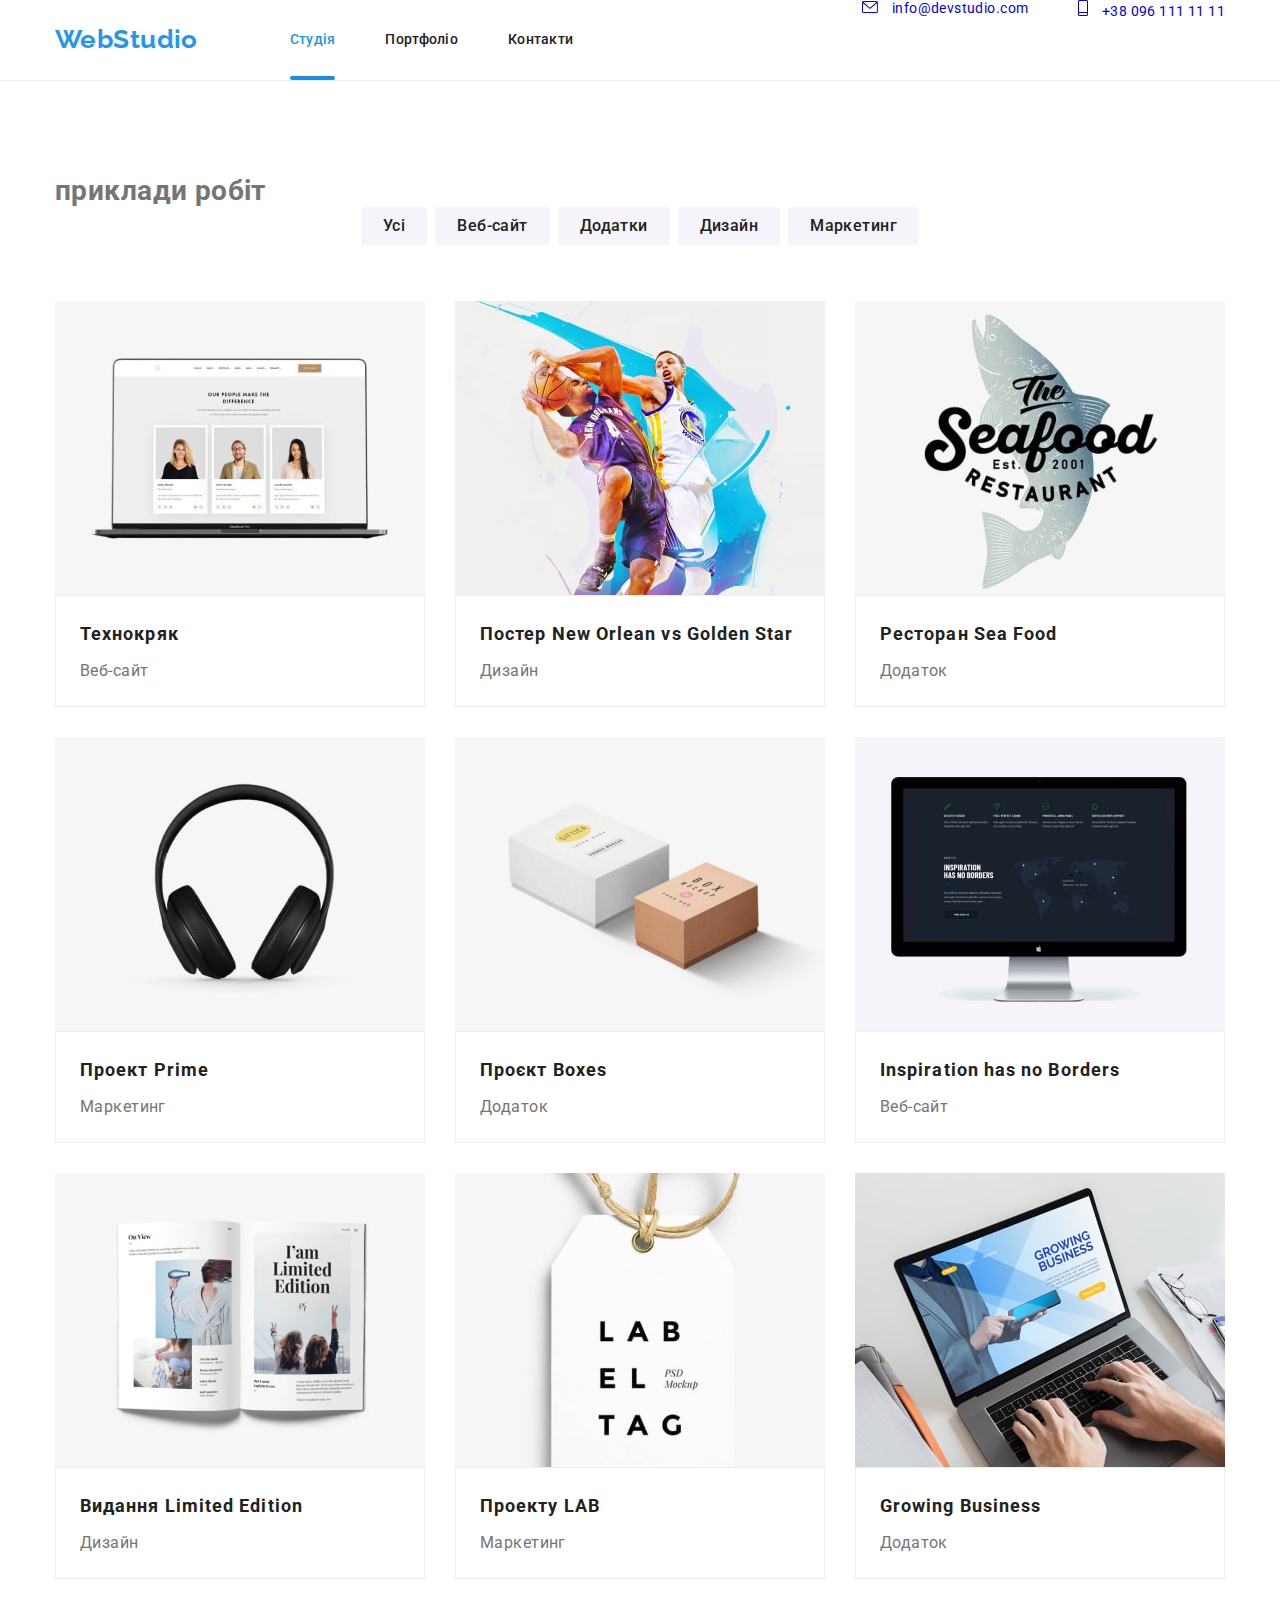
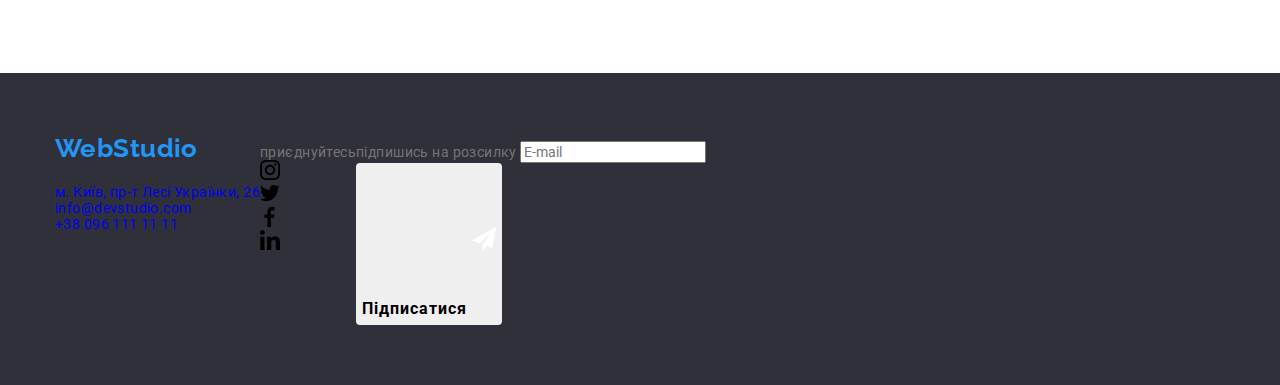
==== portfolio.html @ 8a1f1a22 "git commit git push" ====
<!DOCTYPE html>
<html lang="uk-UA">
  <head>
    <meta charset="UTF-8" />
    <meta http-equiv="X-UA-Compatible" content="IE=edge" />
    <meta name="viewport" content="width=device-width, initial-scale=1.0" />
    <title>Portfolio</title>
    <link rel="stylesheet" href="https://cdnjs.cloudflare.com/ajax/libs/modern-normalize/1.1.0/modern-normalize.min.css">
    <link rel="stylesheet" href="./style-css/style-css.css" />
    <link rel="preconnect" href="https://fonts.googleapis.com" />
    <link rel="preconnect" href="https://fonts.gstatic.com" crossorigin />
    <link
      href="https://fonts.googleapis.com/css2?family=Raleway:wght@700&family=Roboto:wght@400;500;700;900&display=swap"
      rel="stylesheet"
    />
  </head>
  <body>
   
    <header class="header">
      <div class="container header__container">
       <nav class="navigation">
       <a href="index.html" class="link logo">Web<span class="logo__text-black">Studio</a>

        <ul class="list navigation__list">
          <li class="navigation__item"><a href="index.html" class="link navigation__link current">Студія</a></li>
          <li class="navigation__item"><a href="./portfolio.html" class="link navigation__link">Портфоліо</a></li>
          <li class="navigation__item"> <a href="" class="link navigation__link">Контакти</a></li>
         </ul> </nav>
                
      <ul class="list contacts">
        <li class="contacts__item"><a href="mailto:info@devstudio.com" class="link contacts-link"> 
          <svg height="12" width="16" class="contacts__icon"> 
            <use href="./images/svg-img.svg#icon-mail"> </use>    
          </svg> info@devstudio.com</a></li>
        <li class="contacts__item"><a href="tel:+380961111111" class="link contacts-link"> 
          <svg height="16" width="10" class="contacts__icon"> 
          <use href="./images/svg-img.svg#icon-tel" > </use>
        </svg> +38 096 111 11 11</a></li>
      </ul>
      </div>
     </header>

    <main>
        <section class="portfolio-section section">
      <div class="container">
            <h1 class="visually-hidden">приклади робіт</h1>
       <ul class="list buttons-list">
          <li class="buttons-list-item">
            <button type="button" class="button portfolio-buttons">Усі</button>
          </li>
          <li class="buttons-list-item">
            <button type="button" class="button portfolio-buttons">Веб-сайт</button>
          </li>
          <li class="buttons-list-item">
            <button type="button" class="button portfolio-buttons">
              Додатки
            </button>
          </li>
          <li class="buttons-list-item">
            <button type="button" class="button portfolio-buttons">
              Дизайн
            </button>
          </li>
          <li class="buttons-list-item">
            <button type="button" class="button portfolio-buttons">
              Маркетинг
            </button>
          </li>
        </ul>

        <ul class="list img-list">
          <li class="img-list-item">
             <a href="" class="link project-link">
              <div class="portfolio-overlay">
            <img
                src="./images-portfolio/web-site-tech-kriak.jpg"
                alt="Лого проекту Технокряк - відкритий ноутбук з картинками"
                width="370"/>
               
              <p class="description-overlay">Ресурс пропонує комплексні пропозиції з різним рівнем функціоналу та сервісів. 
                Все це дозволить відвідувачу отримати вичерпні відомості про компанію чи приватну особу.</p>
            </div>
                <div class="project-description">
              <h2 class="project-title">Технокряк</h2>
            <p class="project-type">Веб-сайт</p>
            </div>    
             </a>
            </li>

          <li class="img-list-item">
            <a href="" class="link project-link">
              <div class="portfolio-overlay"> 
              <img
                src="./images-portfolio/desing-poster.jpg"
                alt="Постер New Orlean vs Golden Star"
                width="370"/> 
                <p class="description-overlay">Ресурс пропонує комплексні пропозиції з різним рівнем функціоналу та сервісів. 
                  Все це дозволить відвідувачу отримати вичерпні відомості про компанію чи приватну особу.</p>
                </div>
                  <div class="project-description">
                    <h2 class="project-title">Постер New Orlean vs Golden Star</h2>
            <p class="project-type">Дизайн</p>
            </div>
            </a>
             </li>

          <li class="img-list-item">
           <a href="" class="link project-link">
                <div class="portfolio-overlay"> 
              <img
                src="./images-portfolio/app-sea-food.jpg"
                alt="Лого ресторану Sea Food - риба"
                 width="370"/>
            <p class="description-overlay">Ресурс пропонує комплексні пропозиції з різним рівнем функціоналу та сервісів.
               Все це дозволить відвідувачу отримати вичерпні відомості про компанію чи приватну особу.</p>
            </div>
               <div class="project-description"> <h2 class="project-title">Ресторан Sea Food</h2>
            <p class="project-type">Додаток</p>
          </div>
          </a>
           </li>

           <li class="img-list-item">
            <a href="" class="link project-link">
               <div class="portfolio-overlay">
              <img
                src="./images-portfolio/marketing-prime.jpg"
                alt="Лого проекту Prime - навушники"
                 width="370"/>
                 <p class="description-overlay">Ресурс пропонує комплексні пропозиції з різним рівнем функціоналу та сервісів. 
                  Все це дозволить відвідувачу отримати вичерпні відомості про компанію чи приватну особу.</p>
                 </div>
                  <div class="project-description"> 
                    <h2 class="project-title">Проект Prime</h2>
            <p class="project-type">Маркетинг</p>
          </div>
          </a>
          </li>

          <li class="img-list-item">
            <a href="" class="link project-link">
              <div class="portfolio-overlay"> 
              <img
                src="./images-portfolio/app-boxes.jpg"
                alt="Лого проекту Boxes - дві коробки"
                 width="370"/>
                 <p class="description-overlay">Ресурс пропонує комплексні пропозиції з різним рівнем функціоналу та сервісів. 
                  Все це дозволить відвідувачу отримати вичерпні відомості про компанію чи приватну особу.</p>
                 </div>
                  <div class="project-description">
                    <h2 class="project-title">Проєкт Boxes</h2>
            <p class="project-type">Додаток</p>
          </div>
          </a>
          </li>

          <li class="img-list-item">
                         <a href="" class="link project-link">
              <div class="portfolio-overlay"> 
              <img
                src="./images-portfolio/web-site-inspiration.jpg"
                alt="Лого проекту Inspiration has no Borders - монітор"
                 width="370"/>
                  <p class="description-overlay">Ресурс пропонує комплексні пропозиції з різним рівнем функціоналу та сервісів. 
                    Все це дозволить відвідувачу отримати вичерпні відомості про компанію чи приватну особу.</p>
                  </div>
                    <div class="project-description"> <h2 class="project-title">Inspiration has no Borders</h2>
            <p class="project-type">Веб-сайт</p> </div>
            </a>
          </li>

          <li class="img-list-item">
            <a href="" class="link project-link">
              <div class="portfolio-overlay"> 
              <img
                src="./images-portfolio/desing-magazine.jpg"
                alt="Лого видання Limited Edition - розгорнутий випуск журналу"
               width="370"/> 
                <p class="description-overlay">Ресурс пропонує комплексні пропозиції з різним рівнем функціоналу та сервісів.
                   Все це дозволить відвідувачу отримати вичерпні відомості про компанію чи приватну особу.</p>
                </div>
                   <div class="project-description">
                    <h2 class="project-title">Видання Limited Edition</h2>
            <p class="project-type">Дизайн</p>
          </div>
            </a>
           </li>

          <li class="img-list-item">
            <a href="" class="link project-link">
            <div class="portfolio-overlay">        
              <img
                src="./images-portfolio/marketing-lab.jpg"
                alt="Лого проекту LAB - бейдж"
               width="370"
               class=""/>
               <p class="description-overlay">Ресурс пропонує комплексні пропозиції з різним рівнем функціоналу та сервісів. 
                Все це дозволить відвідувачу отримати вичерпні відомості про компанію чи приватну особу.</p>
                </div>
            <div class="project-description"><h2 class="project-title">Проекту LAB</h2>
            <p class="project-type">Маркетинг</p>
          </div>
            </a>
           </li>

          <li class="img-list-item">
             <a href="" class="link project-link">
              <div class="portfolio-overlay"> 
              <img
                src="./images-portfolio/app-growing-bussines.jpg"
                alt="Лого проекту Growing Business - відкритий ноутбук"
               width="370"/>
               <p class="description-overlay">Ресурс пропонує комплексні пропозиції з різним рівнем функціоналу та сервісів.
                 Все це дозволить відвідувачу отримати вичерпні відомості про компанію чи приватну особу.</p>
              </div>
            <div class="project-description">
              <h2 class="project-title">Growing Business</h2>
            <p class="project-type">Додаток</p>
          </div>
            </a>
           </li>
        </ul>
        </div>
      </section>
    </main>

    <footer class="footer">
      <div class="container">
    <div class="footer-container">
      <div>
      <a href="./index.html " class="link logo">Web<span class="part-logo-white">Studio</span></a>
      <address class="address">
       <ul class="list footer-list">
        <li class="contact-items">
          <a href="https://goo.gl/maps/CPtrU1FHBa2aNyZL9" target="_blank"
            rel="noopener noreferrer nofollow"
            class="link address-link" >м. Київ, пр-т Лесі Українки, 26</a>
        </li>
        <li class="footer-contact-items"><a href="mailto:info@devstudio.com" class="link contacts-link">info@devstudio.com</a></li>
        <li class="footer-contact-items"><a href="tel:+380961111111" class="link contacts-link">+38 096 111 11 11</a></li>
      </ul>
      </address>
      </div>
      <div class="footer-link-list">
      <p class="social-links-list-title">приєднуйтесь</p>
        <ul class="list social-links-list">
            <li class="social-list-item"><a href="http://" target="_blank" rel="noopener noreferrer" class="social-link"><svg class="social-link-icon" height="20" width="20">
              <use href="./images/svg-img.svg#icon-instagram"></use>
            </svg></a></li>
            <li class="list-item social-list-item"><a href="http://" target="_blank" rel="noopener noreferrer" class="social-link"><svg class="social-link-icon" height="20" width="20">
              <use href="./images/svg-img.svg#icon-twiter"></use>
            </svg></a></li>
            <li class="list-item social-list-item"><a href="http://" target="_blank" rel="noopener noreferrer" class="social-link"><svg class="social-link-icon" height="20" width="20">
              <use href="./images/svg-img.svg#icon-facebook"></use>
            </svg></a></li>
            <li class="list-item social-list-item"><a href="http://" target="_blank" rel="noopener noreferrer" class="social-link"><svg class="social-link-icon" height="20" width="20">
              <use href="./images/svg-img.svg#icon-linkedin"></use>
            </svg></a></li>
          </ul>
        </div>
        <div class="footer_form">  
          <form >
            <span class="footer-form-title">підпишись на розсилку</span>
           <label for="email" class="footer-label">
              
<input type="email" name="email" placeholder="E-mail" class="footer-form-input" required>
<button type="submit" class="button footer_form-button">Підписатися <svg heigt="24" width="24" class="footer-icon"> 
<use href="./images/svg-img.svg#icon-send"></use>
</svg>
</button> 
</label>
</form>
</div>  
</div>
  </footer>

  </body>
</html>
---- style-css/style-css.css ----
:root {
  --main-text-color: #757575;
  --main-title-color: #212121;
  --accent-color: #2196f3;
  --dark-background-color: #2f303a;
  --main-background-color: #ffffff;
  --feature-background-color: #f5f5f5;
  --dark-text-color: #000000;
  --white-text-color:#ffffff;
  --portfolio-buttons-color: #f5f4fa;
  --active-main-color: #188ce8;
  --img-border-color: #eeeeee;
  --header-line-color: #ececec;
  --hover-animation:cubic-bezier(0.4, 0, 0.2, 1);
  
}

html {
  box-sizing: border-box;
}

*,
*::before,
*::after {
  box-sizing: inherit;
}

body {
  font-family: "Roboto", sans-serif;
  letter-spacing: 0.03em;
  background-color: var(--main-background-color);
  color: var(--main-text-color);
  font-size: 14px;
  margin: 0;
}

p,
h1,
h2,
h3,
h4,
h5,
h6 {
  margin: 0;
}

address {
  font-style: normal;
  padding: 0;
  margin: 0;
}

img {
  display: block;
  max-width: 100%;
  height: auto;
}

.link {
  text-decoration: none;
}

.list {
  list-style: none;
  padding: 0;
  margin: 0;
}

.button {
  border: none;
  margin: 0;
  cursor: pointer;
  border-radius: 4px;
  display: block;
  font-family: "Roboto", sans-serif;
  font-weight: 700;
  font-size: 16px;
  align-items: center;
  letter-spacing: 0.06em;
  line-height: 1.87;
  transition: transform;
  transition-property: all;
  transition-duration: 250ms;
  transition-timing-function: var(--hover-animation);

}

.container {
  width: 1200px;
  margin: 0 auto;
  padding: 0 15px;
}
.section {
  padding-top: 94px;
  padding-bottom: 94px;
}

/*------------HEADER--------------*/
.header {
  border-width: 0 0 1px 0;
  border-color: var(--header-line-color);
  border-style: solid;
}

.header .logo {
  padding-top: 24px;
  padding-bottom: 24px;
  margin-right: 92px;
}

.logo {
  font-family: "Raleway", sans-serif;
  font-style: normal;
  font-weight: 700;
  font-size: 26px;
  line-height: 1.19;
  display: inline-block;
  color: var(--accent-color);
}

.header-logo {
  color: var(--dark-text-color);
}

.header__container,
.navigation,
.navigation__list
 {
  display: flex;
}

.navigation__list .navigation__item:last-child {
  margin-right: 0;
}

.navigation__item {
  margin-right: 50px;
}

.navigation__link {
  position: relative;
  font-family: "Roboto", sans-serif;
  font-weight: 500;
  line-height: 1.14;
  letter-spacing: 0.02em;
  color: var(--main-title-color);
  display: block;
  padding-top: 32px;
  padding-bottom: 32px;
  transition-property: color;
  transition-duration: 250ms;
  transition-timing-function: var(--hover-animation);
}

.navigation__link:hover,
.navigation__link:focus {
  color: var(--accent-color);
}

.current {
  color: var(--accent-color);
  position: relative;
}

.current::before {
  content: "";
  position: absolute;
  width: 100%;
  height: 4px;
  background-color: var(--active-main-color);
  border-radius: 2px;
  bottom: 0;
}

.contacts__link {
  display: flex;
  align-items: center;
  font-family: "Roboto";
  font-style: normal;
  font-weight: 500;
  line-height: 1.14;
  letter-spacing: 0.02em;
  color: var(--main-text-color);
  padding-top: 32px;
  padding-bottom: 32px;
  transition-property: color;
  transition-duration: 250ms;
  transition-timing-function: var(--hover-animation);
}

.contacts__link:hover,
.contacts__link:focus {
  color: var(--accent-color);
}

.contacts {
  display: flex;
  margin-left: auto;
}

.contacts__item:first-child {
  margin-right: 50px;
}

.contacts__icon {
  margin-right: 10px;
  fill: currentColor;
}

.contacts__link:hover .contacts__icon,
.contacts__link:focus .contacts__icon {
  fill: var(--accent-color);
}

/*----------------HERO-------------------*/

.hero {
  text-align: center;
  padding-top: 200px;
  padding-bottom: 200px;
  background: var(--dark-background-color);
  background-image: linear-gradient(
    rgba(47, 48, 58, 0.4),
    rgba(47, 48, 58, 0.4)
  ),
  url(../images/background-img.jpg);
max-width: 1600px;
height: 600px;
background-repeat: no-repeat;
background-size: cover;
margin-left: auto;
margin-right: auto;
}

.hero__title {
  font-family: "Roboto";
  font-weight: 900;
  font-size: 44px;
  text-transform: uppercase;
  margin: 0 auto;
  line-height: 1.36;
  letter-spacing: 0.06em;
  width: 696px;
  color: var(--white-text-color);
}

.hero__button {
  margin: 0 auto;
  padding: 10px 32px;
  min-width: 213px;
  margin-top: 30px;
  background-color: var(--accent-color);
  color: var(--white-text-color);
}

.hero__button:hover,
.hero__button:focus {
  box-shadow: 0px 4px 4px rgba(0, 0, 0, 0.15);
  background-color: var(--active-main-color);
}




/*----------SECTION-FEATURE---------*/

.feature__title-hidden {
  position: absolute;
  white-space: nowrap;
  width: 1px;
  height: 1px;
  overflow: hidden;
  border: 0;
  padding: 0;
  clip: rect(0 0 0 0);
  clip-path: inset(50%);
  margin: -1px;}

.feature__title {
  display: inline-block;
  font-weight: 700;
  line-height: 1.14;
  text-transform: uppercase;
  color: var(--main-title-color);
  font-size: 14px;
  margin-top: 0;
  margin-bottom: 10px;
}

.feature__list {
  display: flex;
}

.feature__list > li:not(:last-child) {
  margin-right: 30px;
}

.feature__ikon {
  padding: 25px 100px;
  width: 270px;
  height: 120px;
  background: #f5f4fa;
  border-radius: 4px;
  margin-bottom: 30px;
}

.feature__paragraph {
  line-height: 1.71;
  margin-top: 0;
  margin-bottom: 0;
  width: 270px;
  height: 48px;
}

.feature__paragraph:nth-child(3n + 1) {
  height: 72px;
}

/*------------SECTION-WHAT-WE-DO------------*/

.section-what_we_do {
  padding-top: 0;
}

.what-we-do__title {
  text-align: center;
  font-weight: 700;
  font-size: 36px;
  line-height: 1.16;
  color: var(--main-title-color);
  margin-bottom: 50px;
}

.what-we-do__list {
  display: flex;
  gap: 30px;
}

.overlay{
  position: relative;
  }

.overlay__title {
  position: absolute;
  display: flex;
  justify-content: center;
  align-items: center;
  bottom: 0;
  width: 100%;
  height: 70px;
  text-transform: uppercase;
  font-weight: 700;
  line-height: 1.14;
  letter-spacing: 0.03em;
  color: var(--white-text-color);
  background-color: rgba(47, 48, 58, 0.8);
  
}

/*------------SECTION-TEAM------------*/

.team {
  background: #f5f4fa;
  padding-top: 94px;
  padding-bottom: 94px;
}

.team__title {
  font-weight: 700;
  font-size: 36px;
  line-height: 1.16;
  text-align: center;
  color: var(--main-title-color);
  margin-top: 0;
  margin-bottom: 50px;
}

.team__list {
  display: flex;
  text-align: center;
  gap: 30px;
}

.team__item {
  box-shadow: 0px 1px 3px rgba(0, 0, 0, 0.12), 0px 1px 1px rgba(0, 0, 0, 0.14),
    0px 2px 1px rgba(0, 0, 0, 0.2);
  border-radius: 0px 0px 4px 4px;
  background-color: var(--main-background-color);
}

.team__name {
  font-weight: 500;
  font-size: 16px;
  line-height: 1.18;
  margin-bottom: 10px;
  color: var(--main-title-color);
}
.team__position {
  font-size: 16px;
  line-height: 1.18;
  margin-bottom: 16px;
}

.team__description {
  padding-top: 30px;
  padding-bottom: 30px;
}


.social__list {
  display: flex;
  justify-content: center;
  gap: 10px;
}

.social__item {
  height: 44px;
  width: 44px;
}

.social__link {
  display: flex;
  align-items: center;
  justify-content: center;
  height: 100%;
  width: 100%;
  border-radius: 50%;
  color: #afb1b8;
  transition-property: background-color, color;
  transition-duration: 250ms;
  transition-timing-function: var(--hover-animation);
}

.social__link:hover,
.social__link:focus {
  background-color: var(--active-main-color);
  color: var(--white-text-color);
}

.social__icon {
  fill: currentColor;
}

/*-----------SECTION-CLIENT-----*/

.client {
  padding: 94px 0;
}

.client__list {
  display: flex;
}

.client__item {
  display: flex;
  margin-right: 30px;
}

.client__link:hover,
.client__link:focus {
  color: var(--active-main-color);
}

.icon__client {
  fill: currentColor;
  width: 106px;
  height: 60px;
}

.client__link {
  display: flex;
  align-items: center;
  justify-content: center;
  width: 170px;
  height: 92px;
  border: 1px solid currentColor;
  border-radius: 4px;
  color: #afb1b8;
  transition-property: color;
  transition-duration: 250ms;
  transition-timing-function: var(--hover-animation);
}

.client__item:last-child {
  margin-right: 0;
}

.title__client {
  font-weight: 700;
  font-size: 36px;
  line-height: 1.16;
  text-align: center;
  color: var(--main-title-color);
  margin-bottom: 50px;
}

/*--------------FOOTER---------*/

.footer {
  display: flex;
  width: 100%;
  padding: 60px 0;
  background-color: var(--dark-background-color);
}

.address__list .address__link {
  padding-top: 0;
  padding-bottom: 9px;
}

.address__link-white {
  line-height: 1.71;
  color: var(--white-text-color);
  transition-property: color;
  transition-duration: 250ms;
  transition-timing-function: var(--hover-animation);
}


.address__link {
  display: flex;
  align-items: center;
  font-family: "Roboto";
  font-style: normal;
  font-weight: 500;
  line-height: 1.14;
  letter-spacing: 0.02em;
  color: var(--main-text-color);
  padding-top: 32px;
  padding-bottom: 32px;
  transition-property: color;
  transition-duration: 250ms;
  transition-timing-function: var(--hover-animation);
}



.address__link:hover,
.address__link:active {
  color: var(--accent-color);
}

.footer .logo {
  margin-bottom: 20px;
}

.logo__text-white {
  color: var(--white-text-color);
}

.address__item:not(:first-child) {
  margin-top: 9px;
}


.footer-container {
  display: flex;
  align-items: baseline;
}

.footer__list-title {
  font-weight: 700;
  font-size: 14px;
  line-height: 16px;
  letter-spacing: 0.03em;
  text-transform: uppercase;
  color: var(--white-text-color);
  margin-bottom: 20px;
}

.footer__list {
  margin-left: 70px;
}

.footer__list .social__link {
  background-color: rgba(255, 255, 255, 0.1);
}

.footer__list .social__link:hover,
.footer__list .social__link:focus {
  background-color: var(--active-main-color);
}

.footer__list .social__icon {
  fill: var(--white-text-color);
}

.footer-form{
display: flex;
margin-left: 93px;
}

.footer-form__label{
display: flex;
}

.footer-form__title{
  display: block;
  font-weight: 700;
  font-size: 14px;
  line-height: 1.16;
  letter-spacing: 0.03em;
  text-transform: uppercase;
  color: var(--white-text-color);
  margin-bottom: 20px;
}

.footer-form__input{
min-width: 358px;
color: var(--white-text-color);
height: 50px;
border: 1px solid rgba(255, 255, 255, 0.3);
filter: drop-shadow(0px 4px 4px rgba(0, 0, 0, 0.15));
border-radius: 4px;
background-color: transparent;
padding-top: 15px;
padding-bottom: 15px;
padding-left: 16px;
}

.footer-form__input:hover,
.footer-form__input:focus{
  border-color: var(--active-main-color);
}


.footer-form__input::placeholder{
  font-size: 16px;
  line-height: 1.25;
  letter-spacing: 0.03em;
  color: rgba(255, 255, 255, 0.6);
}

.footer-form__button{
display: flex;
border: 2px linear transparent;
padding: 10px 28px;
min-width: 200px;
height: 50px;
margin-left: 12px;
background-color: var(--accent-color);
color: var(--white-text-color);
}

.footer_form-button:focus,
.footer_form-button:hover{
  background-color: var(--active-main-color);
  box-shadow: 0px 4px 4px rgba(0, 0, 0, 0.15);
 }

.footer__icon{
margin-left: 10px;
}

/*--------------PORTFOLIO------------*/

.portfolio-section {
  background: var(--main-background-color);
}

.portfolio-buttons {
  display: block;
  background-color: var(--portfolio-buttons-color);
  color: var(--main-title-color);
  border-radius: 4px;
  font-style: inherit;
  font-family: inherit;
  font-weight: 500;
  font-size: 16px;
  line-height: 1.62;
  letter-spacing: inherit;
  cursor: pointer;
  padding: 6px 22px;
  transition: transform;
  transition-property: background-color, color, box-shadow;
  transition-duration: 250ms;
  transition-timing-function: var(--hover-animation);
}

.buttons-list {
  display: flex;
  justify-content: center;
  gap: 8px;
}

.portfolio-buttons:hover,
.portfolio-buttons:focus {
  background-color: var(--accent-color);
  color: var(--white-text-color);
  box-shadow: 0px 3px 1px rgba(0, 0, 0, 0.1), 0px 1px 2px rgba(0, 0, 0, 0.08),
    0px 2px 2px rgba(0, 0, 0, 0.12);
}

.img-list {
  margin-top: 56px;
}

.img-list-item {
  flex-basis: calc((100% - 60px) / 3);
}

.img-list {
  display: flex;
  gap: 30px;
  flex-wrap: wrap;
}

.project-link {
  display: block;
  transition-property: box-shadow;
  transition-duration: 250ms;
  transition-timing-function: var(--hover-animation);
  transition-delay: 0;
}

.project-link:hover,
.project-link:focus {
  box-shadow: 0px 1px 1px rgba(0, 0, 0, 0.12), 0px 4px 4px rgba(0, 0, 0, 0.06),
    1px 4px 6px rgba(0, 0, 0, 0.16);
}

.project-title {
  font-weight: 700;
  font-size: 18px;
  line-height: 2;
  letter-spacing: 0.06em;
  color: var(--main-title-color);
  margin-bottom: 4px;
}

.project-type {
  font-size: 16px;
  line-height: 1.88;
  color: var(--main-text-color);
}

.project-description {
  padding: 20px 24px;
  border: 1px solid var(--img-border-color);
}

.portfolio-overlay {
  position: relative;
  overflow: hidden;
}

.img-list-item:hover .description-overlay{
 transform: translateY(0%); 
}

.description-overlay {
  position: absolute;
  height: 100%;
  top: 0;
  padding: 40px;
  font-size: 18px;
  line-height: 1.56;
  letter-spacing: 0.03em;
  color: #ffffff;
  background-color: rgba(33, 150, 243, 0.9);
  transform: translateY(100%);
  transition: transform;
  transition-duration: 250ms;
  transition-timing-function: var(--hover-animation);
  transition-delay: 0;
  }

  .backdrop{
  width: 100%;
  height: 100%;
  background-color: rgba(0, 0, 0, 0.2);
  position: fixed;
  bottom: 0;
  transition: opacity 250ms var(--hover-animation), visibility 250ms cubic-bezier(0.4, 0, 0.2, 1);
  }

  
  .modal-close{
    position: absolute;
    width: 30px;
    height: 30px;
    right: 8px;
    top: 8px;
    display: flex;
    justify-content: center;
    align-items: center;
    background: var(--main-background-color);
    border-radius: 50%;
    border: 1px solid rgba(0, 0, 0, 0.1);
     cursor: pointer;
  }
 
  .modal-close-icon{
    fill: #000000;
    transition: transform;
    transition-property: fill;
    transition-duration: 250ms;
    transition-timing-function: var(--hover-animation);
  }

  .modal{
    position: absolute;
    width: 528px;
    height: 581px;
    left: 50%;
    top: 50%;
    padding: 40px;
    transform: translate(-50%, -50%) scaleY(1);
    background: var(--main-background-color);
    box-shadow: 0px 1px 3px rgba(0, 0, 0, 0.12), 0px 1px 1px rgba(0, 0, 0, 0.14), 0px 2px 1px rgba(0, 0, 0, 0.2);
    border-radius: 4px;
    transition: transform 250ms var(--hover-animation);
  }

.is-hidden {
opacity: 0;
visibility: hidden;
pointer-events: none;
}

.backdrop.is-hidden .modal {
transform: translate(-50%, -50%) scaleY(0);
}

.form-text{
display: flex;
justify-content: center;
margin-bottom: 12px;
font-weight: 700;
font-size: 20px;
line-height: 1.15;
letter-spacing: 0.03em;
color:  var( --main-title-color);
}

.label{
display: flex;
flex-direction: column;
font-size: 12px;
line-height: 1.16;
letter-spacing: 0.01em;
color: var(--main-text-color);
}

.label-name{
  display: block;
margin-bottom: 4px;
}

.form-input{
position: relative;
width: 100%;
height: 40px;
padding-left: 42px;
border: 1px solid rgba(33, 33, 33, 0.2);
border-radius: 4px;
outline: transparent;
transition: transform;
transition-property: border;
transition-duration: 250ms;
transition-timing-function: var(--hover-animation);}
.label-feadback{
margin-bottom: 20px;
}

.form-list,
.form-list-item{
  margin-bottom: 10px;
}

.form-input:hover,
.form-input:focus,
.form-input:hover ~.form-icon,
.form-input:focus ~.form-icon,
.form-icon:hover,
.form-icon:focus{
cursor: pointer;
border-color: var(--active-main-color);
fill: var(--active-main-color);
}

.modal-close:hover .modal-close-icon,
.modal-close:focus .modal-close-icon{
  fill: var(--active-main-color);
}


.feadback{
  resize: none;
  border: 1px solid rgba(33, 33, 33, 0.2);
  border-radius: 4px;
  padding: 12px 16px;
  width:100%;
  height: 120px;
}

.feadback::placeholder{
  font-size: 12px;
  line-height: 1.16;
  letter-spacing: 0.01em;
  color: rgba(117, 117, 117, 0.5);
}


.feadback:hover,
.feadback:focus{
  cursor: pointer;
  border-color: var(--active-main-color);
}

.agreement{
display: flex;
align-items: center;
margin-left: 9px;
}

.agreement-checkbox{
  display:inline-block;
  position: absolute;
  border: 2px solid var(--main-title-color);
  background-color: transparent;
  width: 16px;
  height: 15px;
  border-radius: 2px;
  background-repeat: no-repeat;
  background-size: cover;
  transition: transform 250ms var(--hover-animation);
  }
  
  .checkbox:checked + .agreement-checkbox{
  border-color: var(--active-main-color);
  background-color: var(--active-main-color);
  background-image: url('../images/icon-checkbox-agree.svg');
  }
  

.agreement-link{
color: var(--accent-color);
text-decoration: underline;
}

.input-container{
position: relative;
}

.form-icon{
position: absolute;
top: 50%;
transform: translateY(-50%);
left: 12px;
transition: transform;
transition-property: fill;
transition-duration: 250ms;
transition-timing-function: var(--hover-animation);}

.checkbox{
appearance: none;
}

.agreement-text{
  margin-left: 24px;
  }
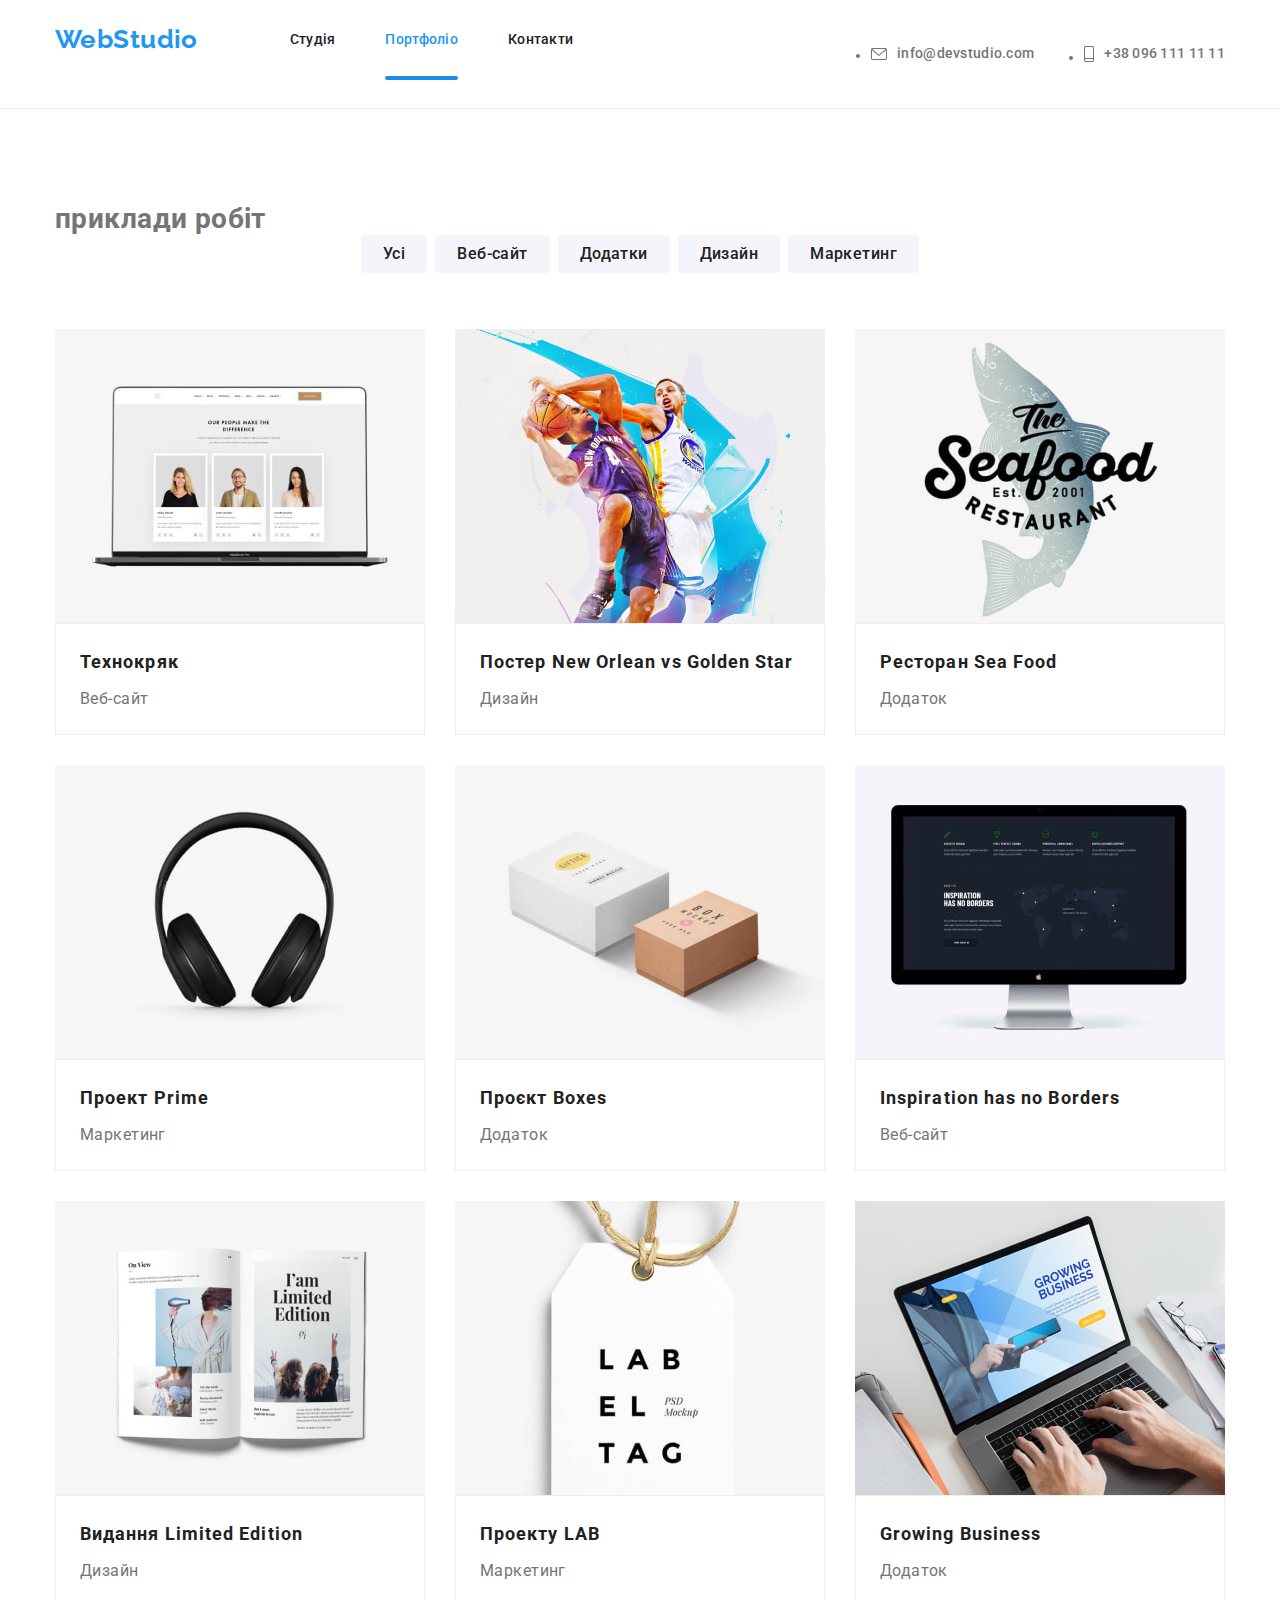
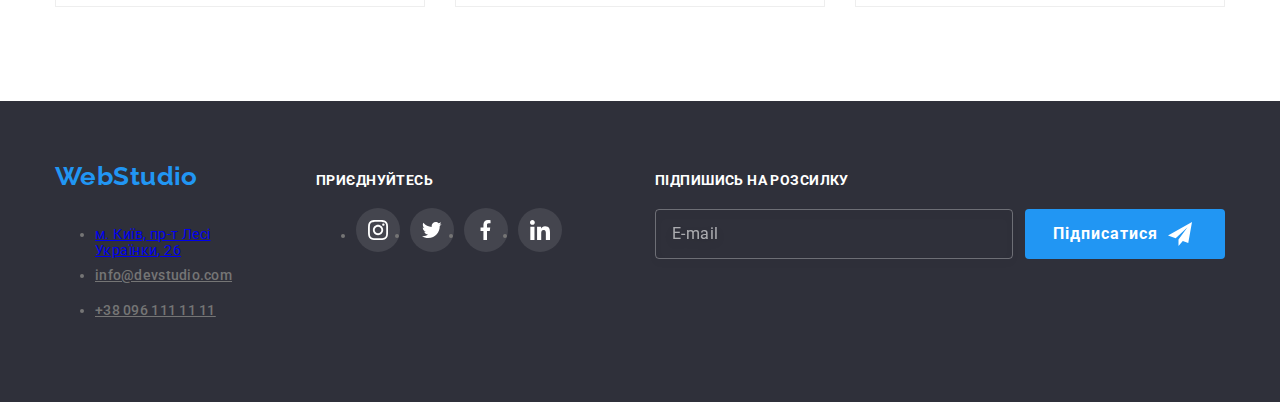
==== commit 2cae55ac: "git_commit git_push" ====
--- a/portfolio.html
+++ b/portfolio.html
@@ -16,23 +16,24 @@
   </head>
   <body>
    
+   
     <header class="header">
       <div class="container header__container">
        <nav class="navigation">
-       <a href="index.html" class="link logo">Web<span class="logo__text-black">Studio</a>
+       <a href="index.html" class="link logo">Web<span class="logo__text--black">Studio</a>
 
         <ul class="list navigation__list">
-          <li class="navigation__item"><a href="index.html" class="link navigation__link current">Студія</a></li>
-          <li class="navigation__item"><a href="./portfolio.html" class="link navigation__link">Портфоліо</a></li>
+          <li class="navigation__item"><a href="index.html" class="link navigation__link ">Студія</a></li>
+          <li class="navigation__item"><a href="./portfolio.html" class="link navigation__link current">Портфоліо</a></li>
           <li class="navigation__item"> <a href="" class="link navigation__link">Контакти</a></li>
          </ul> </nav>
                 
-      <ul class="list contacts">
-        <li class="contacts__item"><a href="mailto:info@devstudio.com" class="link contacts-link"> 
+      <ul class="contacts">
+        <li class="contacts__item"><a href="mailto:info@devstudio.com" class="link contacts__link"> 
           <svg height="12" width="16" class="contacts__icon"> 
             <use href="./images/svg-img.svg#icon-mail"> </use>    
           </svg> info@devstudio.com</a></li>
-        <li class="contacts__item"><a href="tel:+380961111111" class="link contacts-link"> 
+        <li class="contacts__item"><a href="tel:+380961111111" class="link contacts__link"> 
           <svg height="16" width="10" class="contacts__icon"> 
           <use href="./images/svg-img.svg#icon-tel" > </use>
         </svg> +38 096 111 11 11</a></li>
@@ -224,47 +225,48 @@
       </section>
     </main>
 
+
     <footer class="footer">
       <div class="container">
     <div class="footer-container">
       <div>
-      <a href="./index.html " class="link logo">Web<span class="part-logo-white">Studio</span></a>
+      <a href="./index.html " class="link logo">Web<span class="logo__text--white">Studio</span></a>
       <address class="address">
-       <ul class="list footer-list">
-        <li class="contact-items">
+       <ul class="address__list">
+        <li class="address__item">
           <a href="https://goo.gl/maps/CPtrU1FHBa2aNyZL9" target="_blank"
             rel="noopener noreferrer nofollow"
-            class="link address-link" >м. Київ, пр-т Лесі Українки, 26</a>
+            class="address__link--white" >м. Київ, пр-т Лесі Українки, 26</a>
         </li>
-        <li class="footer-contact-items"><a href="mailto:info@devstudio.com" class="link contacts-link">info@devstudio.com</a></li>
-        <li class="footer-contact-items"><a href="tel:+380961111111" class="link contacts-link">+38 096 111 11 11</a></li>
+        <li class="address__item"><a href="mailto:info@devstudio.com" class="address__link">info@devstudio.com</a></li>
+        <li class="address__item"><a href="tel:+380961111111" class="address__link">+38 096 111 11 11</a></li>
       </ul>
       </address>
       </div>
-      <div class="footer-link-list">
-      <p class="social-links-list-title">приєднуйтесь</p>
-        <ul class="list social-links-list">
-            <li class="social-list-item"><a href="http://" target="_blank" rel="noopener noreferrer" class="social-link"><svg class="social-link-icon" height="20" width="20">
+      <div class="footer__list">
+      <p class="footer__list-title">приєднуйтесь</p>
+        <ul class="social__list">
+            <li class="social__item"><a href="http://" target="_blank" rel="noopener noreferrer" class="social__link"><svg class="social__icon" height="20" width="20">
               <use href="./images/svg-img.svg#icon-instagram"></use>
             </svg></a></li>
-            <li class="list-item social-list-item"><a href="http://" target="_blank" rel="noopener noreferrer" class="social-link"><svg class="social-link-icon" height="20" width="20">
+            <li class="social__item"><a href="http://" target="_blank" rel="noopener noreferrer" class="social__link"><svg class="social__icon" height="20" width="20">
               <use href="./images/svg-img.svg#icon-twiter"></use>
             </svg></a></li>
-            <li class="list-item social-list-item"><a href="http://" target="_blank" rel="noopener noreferrer" class="social-link"><svg class="social-link-icon" height="20" width="20">
+            <li class="social__item"><a href="http://" target="_blank" rel="noopener noreferrer" class="social__link"><svg class="social__icon" height="20" width="20">
               <use href="./images/svg-img.svg#icon-facebook"></use>
             </svg></a></li>
-            <li class="list-item social-list-item"><a href="http://" target="_blank" rel="noopener noreferrer" class="social-link"><svg class="social-link-icon" height="20" width="20">
+            <li class="social__item"><a href="http://" target="_blank" rel="noopener noreferrer" class="social__link"><svg class="social__icon" height="20" width="20">
               <use href="./images/svg-img.svg#icon-linkedin"></use>
             </svg></a></li>
           </ul>
         </div>
-        <div class="footer_form">  
+        <div class="footer-form">  
           <form >
-            <span class="footer-form-title">підпишись на розсилку</span>
-           <label for="email" class="footer-label">
+            <span class="footer-form__title">підпишись на розсилку</span>
+           <label class="footer-form__label">
               
-<input type="email" name="email" placeholder="E-mail" class="footer-form-input" required>
-<button type="submit" class="button footer_form-button">Підписатися <svg heigt="24" width="24" class="footer-icon"> 
+<input type="email" name="email" placeholder="E-mail" class="footer-form__input" required>
+<button type="submit" class="button footer-form__button">Підписатися <svg heigt="24" width="24" class="footer__icon"> 
 <use href="./images/svg-img.svg#icon-send"></use>
 </svg>
 </button> 
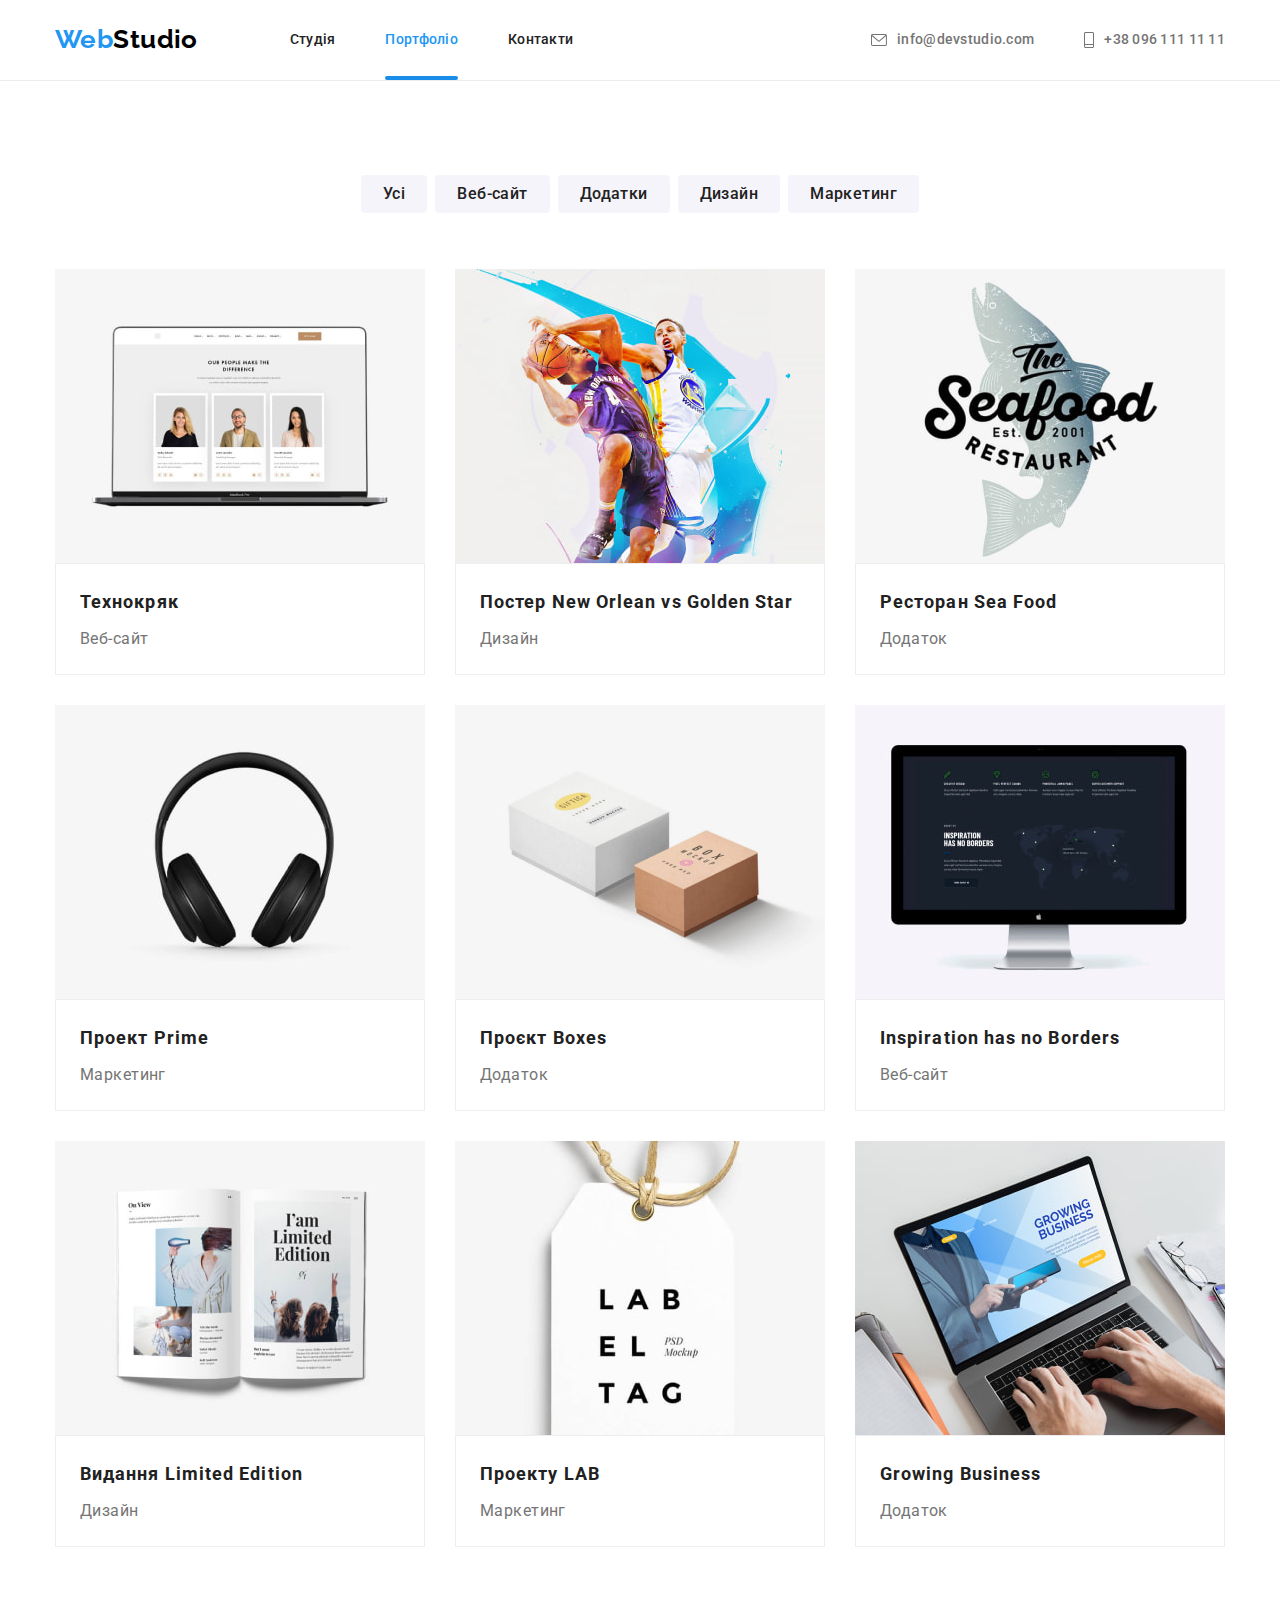
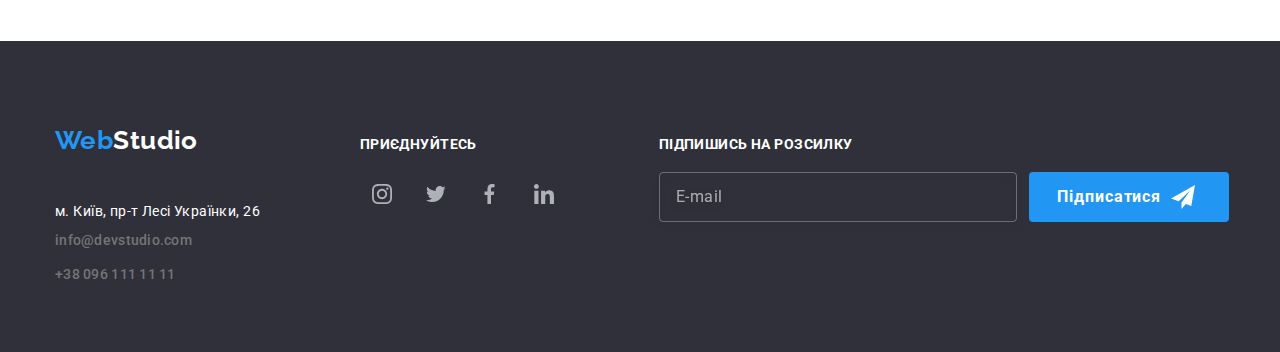
==== commit 04838cf2: "git_commit git_push" ====
--- a/portfolio.html
+++ b/portfolio.html
@@ -6,7 +6,7 @@
     <meta name="viewport" content="width=device-width, initial-scale=1.0" />
     <title>Portfolio</title>
     <link rel="stylesheet" href="https://cdnjs.cloudflare.com/ajax/libs/modern-normalize/1.1.0/modern-normalize.min.css">
-    <link rel="stylesheet" href="./style-css/style-css.css" />
+    <link rel="stylesheet" href="./css/main.min.css" />
     <link rel="preconnect" href="https://fonts.googleapis.com" />
     <link rel="preconnect" href="https://fonts.gstatic.com" crossorigin />
     <link
@@ -266,7 +266,7 @@
            <label class="footer-form__label">
               
 <input type="email" name="email" placeholder="E-mail" class="footer-form__input" required>
-<button type="submit" class="button footer-form__button">Підписатися <svg heigt="24" width="24" class="footer__icon"> 
+<button type="submit" class="button footer-form__button">Підписатися <svg height="24" width="24" class="footer__icon"> 
 <use href="./images/svg-img.svg#icon-send"></use>
 </svg>
 </button> 
--- a/css/main.min.css
+++ b/css/main.min.css
@@ -0,0 +1 @@
+html{box-sizing:border-box}*,*::before,*::after{box-sizing:inherit}body{font-family:"Roboto",sans-serif;letter-spacing:.03em;background-color:#fff;color:#757575;font-size:14px;margin:0}p,h1,h2,h3,h4,h5,h6{margin:0}address{font-style:normal;padding:0;margin:0}img{display:block;max-width:100%;height:auto}a{text-decoration:none}ul{list-style:none;padding:0;margin:0}.button{border:none;margin:0 auto;cursor:pointer;border-radius:4px;display:block;font-family:"Roboto",sans-serif;font-weight:700;font-size:16px;align-items:center;letter-spacing:.06em;line-height:1.87;transition:transform;transition-property:all;transition-duration:250ms;transition-timing-function:cubic-bezier(0.4, 0, 0.2, 1)}.container{width:1200px;margin:0 auto;padding:0 15px}.section{padding-top:94px;padding-bottom:94px}.header{border-width:0 0 1px 0;border-color:#ececec;border-style:solid}.logo{padding-top:24px;padding-bottom:24px;margin-right:92px}.logo{font-family:"Raleway",sans-serif;font-style:normal;font-weight:700;font-size:26px;line-height:1.19;display:inline-block;color:#2196f3}.logo__text--black{color:#000}.header__container,.navigation,.navigation__list{display:flex}.navigation__list .navigation__item:last-child{margin-right:0}.navigation__item{margin-right:50px}.navigation__link{position:relative;font-family:"Roboto",sans-serif;font-weight:500;line-height:1.14;letter-spacing:.02em;color:#212121;display:block;padding-top:32px;padding-bottom:32px;transition-property:color;transition-duration:250ms;transition-timing-function:cubic-bezier(0.4, 0, 0.2, 1)}.navigation__link:hover,.navigation__link:focus{color:#2196f3}.current{color:#2196f3;position:relative}.current::before{content:"";position:absolute;width:100%;height:4px;background-color:#188ce8;border-radius:2px;bottom:0}.contacts__link{display:flex;align-items:center;font-family:"Roboto";font-style:normal;font-weight:500;line-height:1.14;letter-spacing:.02em;color:#757575;padding-top:32px;padding-bottom:32px;transition-property:color;transition-duration:250ms;transition-timing-function:cubic-bezier(0.4, 0, 0.2, 1)}.contacts__link:hover,.contacts__link:focus{color:#2196f3}.contacts__link:hover .contacts__icon,.contacts__link:focus .contacts__icon{fill:#2196f3}.contacts{display:flex;margin-left:auto}.contacts__item:first-child{margin-right:50px}.contacts__icon{margin-right:10px;fill:currentColor}.hero{text-align:center;padding-top:200px;padding-bottom:200px;background:#2f303a;background-image:linear-gradient(rgba(47, 48, 58, 0.4), rgba(47, 48, 58, 0.4)),url(../images/background-img.jpg);max-width:1600px;height:600px;background-repeat:no-repeat;background-size:cover;margin-left:auto;margin-right:auto}.hero__title{font-family:"Roboto";font-weight:900;font-size:44px;text-transform:uppercase;margin:0 auto;line-height:1.36;letter-spacing:.06em;width:696px;color:#fff}.hero__button{margin:0 auto;padding:10px 32px;min-width:213px;margin-top:30px;background-color:#2196f3;color:#fff}.hero__button:hover,.hero__button:focus{box-shadow:0px 4px 4px rgba(0,0,0,.15);background-color:#188ce8}.feature__title{display:inline-block;font-weight:700;line-height:1.14;text-transform:uppercase;color:#212121;font-size:14px;margin-top:0;margin-bottom:10px}.feature__title--hidden{position:absolute;white-space:nowrap;width:1px;height:1px;overflow:hidden;border:0;padding:0;clip:rect(0 0 0 0);-webkit-clip-path:inset(50%);clip-path:inset(50%);margin:-1px}.feature__list{display:flex}.feature__list>li:not(:last-child){margin-right:30px}.feature__ikon{padding:25px 100px;width:270px;height:120px;background:#f5f4fa;border-radius:4px;margin-bottom:30px}.feature__paragraph{line-height:1.71;margin-top:0;margin-bottom:0;width:270px;height:48px}.feature__paragraph:nth-child(3n+1){height:72px}.what-we-do{padding-top:0}.what-we-do__title{text-align:center;font-weight:700;font-size:36px;line-height:1.16;color:#212121;margin-bottom:50px}.what-we-do__list{display:flex;gap:30px}.overlay{position:relative}.overlay__title{position:absolute;display:flex;justify-content:center;align-items:center;bottom:0;width:100%;height:70px;text-transform:uppercase;font-weight:700;line-height:1.14;letter-spacing:.03em;color:#fff;background-color:rgba(47,48,58,.8)}.team{background:#f5f4fa;padding-top:94px;padding-bottom:94px}.team__title{font-weight:700;font-size:36px;line-height:1.16;text-align:center;color:#212121;margin-top:0;margin-bottom:50px}.team__list{display:flex;text-align:center;gap:30px}.team__item{box-shadow:0px 1px 3px rgba(0,0,0,.12),0px 1px 1px rgba(0,0,0,.14),0px 2px 1px rgba(0,0,0,.2);border-radius:0px 0px 4px 4px;background-color:#fff}.team__name{font-weight:500;font-size:16px;line-height:1.18;margin-bottom:10px;color:#212121}.team__position{font-size:16px;line-height:1.18;margin-bottom:16px}.team__description{padding-top:30px;padding-bottom:30px}.social__list{display:flex;justify-content:center;gap:10px}.social__item{height:44px;width:44px}.social__link{display:flex;align-items:center;justify-content:center;height:100%;width:100%;border-radius:50%;color:#afb1b8;transition-property:background-color,color;transition-duration:250ms;transition-timing-function:cubic-bezier(0.4, 0, 0.2, 1)}.social__link:hover,.social__link:focus{background-color:#188ce8;color:#fff}.social__icon{fill:currentColor}.client__list{display:flex}.client__item{display:flex;margin-right:30px}.client__item:last-child{margin-right:0}.client__icon{fill:currentColor;width:106px;height:60px}.client__link{display:flex;align-items:center;justify-content:center;width:170px;height:92px;border:1px solid currentColor;border-radius:4px;color:#afb1b8;transition-property:color;transition-duration:250ms;transition-timing-function:cubic-bezier(0.4, 0, 0.2, 1)}.client__link__link:hover,.client__link__link:focus{color:#188ce8}.client__title{font-weight:700;font-size:36px;line-height:1.16;text-align:center;color:#212121;margin-bottom:50px}.footer{display:flex;width:100%;padding:60px 0;background-color:#2f303a}.address__link{display:flex;align-items:center;font-family:"Roboto";font-style:normal;font-weight:500;line-height:1.14;letter-spacing:.02em;color:#757575;padding-top:32px;padding-bottom:32px;transition-property:color;transition-duration:250ms;transition-timing-function:cubic-bezier(0.4, 0, 0.2, 1)}.address__list .address__link{padding-top:0;padding-bottom:9px}.address__link:hover,.address__link:active{color:#2196f3}.address__link--white{line-height:1.71;color:#fff;transition-property:color;transition-duration:250ms;transition-timing-function:cubic-bezier(0.4, 0, 0.2, 1)}.address__link--white:hover,.address__link--white:active{color:#2196f3}.footer .logo{margin-bottom:20px}.logo__text--white{color:#fff}.address__item:not(:first-child){margin-top:9px}.footer-container{display:flex;align-items:baseline}.footer__list-title{font-weight:700;font-size:14px;line-height:16px;letter-spacing:.03em;text-transform:uppercase;color:#fff;margin-bottom:20px}.footer__list{margin-left:70px}.footer__list.social__link{background-color:rgba(255,255,255,.1)}.footer__list.social__link:hover,.footer__list.social__link:focus{background-color:#188ce8}.footer__list.social__icon{fill:#fff}.footer-form{display:flex;margin-left:93px}.footer-form__label{display:flex}.footer-form__title{display:block;font-weight:700;font-size:14px;line-height:1.16;letter-spacing:.03em;text-transform:uppercase;color:#fff;margin-bottom:20px}.footer-form__input{min-width:358px;color:#fff;height:50px;border:1px solid rgba(255,255,255,.3);filter:drop-shadow(0px 4px 4px rgba(0, 0, 0, 0.15));border-radius:4px;background-color:rgba(0,0,0,0);padding-top:15px;padding-bottom:15px;padding-left:16px}.footer-form__input:hover,.footer-form__input:focus{border-color:#188ce8}.footer-form__input::-moz-placeholder{font-size:16px;line-height:1.25;letter-spacing:.03em;color:rgba(255,255,255,.6)}.footer-form__input:-ms-input-placeholder{font-size:16px;line-height:1.25;letter-spacing:.03em;color:rgba(255,255,255,.6)}.footer-form__input::placeholder{font-size:16px;line-height:1.25;letter-spacing:.03em;color:rgba(255,255,255,.6)}.footer-form__button{display:flex;border:2px linear rgba(0,0,0,0);padding:10px 28px;min-width:200px;height:50px;margin-left:12px;background-color:#2196f3;color:#fff}.footer-form__button:focus,.footer-form__button:hover{background-color:#188ce8;box-shadow:0px 4px 4px rgba(0,0,0,.15)}.footer__icon{margin-left:10px}.portfolio-section{background:#fff}.visually-hidden{position:absolute;white-space:nowrap;width:1px;height:1px;overflow:hidden;border:0;padding:0;clip:rect(0 0 0 0);-webkit-clip-path:inset(50%);clip-path:inset(50%);margin:-1px}.portfolio-buttons{display:block;background-color:#f5f4fa;color:#212121;border-radius:4px;font-style:inherit;font-family:inherit;font-weight:500;font-size:16px;line-height:1.62;letter-spacing:inherit;cursor:pointer;padding:6px 22px;transition:transform;transition-property:background-color,color,box-shadow;transition-duration:250ms;transition-timing-function:cubic-bezier(0.4, 0, 0.2, 1)}.portfolio-buttons:hover,.portfolio-buttons:focus{background-color:#2196f3;color:#fff;box-shadow:0px 3px 1px rgba(0,0,0,.1),0px 1px 2px rgba(0,0,0,.08),0px 2px 2px rgba(0,0,0,.12)}.buttons-list{display:flex;justify-content:center;gap:8px}.img-list-item{flex-basis:calc((100% - 60px)/3)}.img-list-item:hover .description-overlay{transform:translateY(0%)}.img-list{display:flex;gap:30px;flex-wrap:wrap;margin-top:56px}.project-link{display:block;transition-property:box-shadow;transition-duration:250ms;transition-timing-function:cubic-bezier(0.4, 0, 0.2, 1);transition-delay:0}.project-link:hover,.project-link:focus{box-shadow:0px 1px 1px rgba(0,0,0,.12),0px 4px 4px rgba(0,0,0,.06),1px 4px 6px rgba(0,0,0,.16)}.project-title{font-weight:700;font-size:18px;line-height:2;letter-spacing:.06em;color:#212121;margin-bottom:4px}.project-type{font-size:16px;line-height:1.88;color:#757575}.project-description{padding:20px 24px;border:1px solid #eee}.portfolio-overlay{position:relative;overflow:hidden}.description-overlay{position:absolute;height:100%;top:0;padding:40px;font-size:18px;line-height:1.56;letter-spacing:.03em;color:#fff;background-color:rgba(33,150,243,.9);transform:translateY(100%);transition:transform;transition-duration:250ms;transition-timing-function:cubic-bezier(0.4, 0, 0.2, 1);transition-delay:0}.backdrop{width:100%;height:100%;background-color:rgba(0,0,0,.2);position:fixed;bottom:0;transition:opacity 250ms cubic-bezier(0.4, 0, 0.2, 1),visibility 250ms cubic-bezier(0.4, 0, 0.2, 1)}.modal-close{position:absolute;width:30px;height:30px;right:8px;top:8px;display:flex;justify-content:center;align-items:center;background:#fff;border-radius:50%;border:1px solid rgba(0,0,0,.1);cursor:pointer}.modal-close-icon{fill:#000;transition:transform;transition-property:fill;transition-duration:250ms;transition-timing-function:cubic-bezier(0.4, 0, 0.2, 1)}.modal{position:absolute;width:528px;height:581px;left:50%;top:50%;padding:40px;transform:translate(-50%, -50%) scaleY(1);background:#fff;box-shadow:0px 1px 3px rgba(0,0,0,.12),0px 1px 1px rgba(0,0,0,.14),0px 2px 1px rgba(0,0,0,.2);border-radius:4px;transition:transform 250ms cubic-bezier(0.4, 0, 0.2, 1)}.is-hidden{opacity:0;visibility:hidden;pointer-events:none}.backdrop.is-hidden .modal{transform:translate(-50%, -50%) scaleY(0)}.form-text{display:flex;justify-content:center;margin-bottom:12px;font-weight:700;font-size:20px;line-height:1.15;letter-spacing:.03em;color:#212121}.label{display:flex;flex-direction:column;font-size:12px;line-height:1.16;letter-spacing:.01em;color:#757575}.label .label-name{display:block;margin-bottom:4px}.form-input{position:relative;width:100%;height:40px;padding-left:42px;border:1px solid rgba(33,33,33,.2);border-radius:4px;outline:rgba(0,0,0,0);transition:transform;transition-property:border;transition-duration:250ms;transition-timing-function:cubic-bezier(0.4, 0, 0.2, 1)}.form-input:hover,.form-input:focus,.form-input:hover~.form-icon,.form-input:focus~.form-icon,.form-input .form-icon:hover,.form-input .form-icon:focus{cursor:pointer;border-color:#188ce8;fill:#188ce8}.label-feadback{margin-bottom:20px}.form-list,.form-list-item{margin-bottom:10px}.modal-close:hover .modal-close-icon,.modal-close:focus .modal-close-icon{fill:#188ce8}.feadback{resize:none;border:1px solid rgba(33,33,33,.2);border-radius:4px;padding:12px 16px;width:100%;height:120px}.feadback::-moz-placeholder{font-size:12px;line-height:1.16;letter-spacing:.01em;color:rgba(117,117,117,.5)}.feadback:-ms-input-placeholder{font-size:12px;line-height:1.16;letter-spacing:.01em;color:rgba(117,117,117,.5)}.feadback::placeholder{font-size:12px;line-height:1.16;letter-spacing:.01em;color:rgba(117,117,117,.5)}.feadback:hover,.feadback:focus{cursor:pointer;border-color:#188ce8}.agreement{display:flex;align-items:center;margin-left:9px}.agreement-checkbox{display:inline-block;position:absolute;border:2px solid #212121;background-color:rgba(0,0,0,0);width:16px;height:15px;border-radius:2px;background-repeat:no-repeat;background-size:cover;transition:transform 250ms cubic-bezier(0.4, 0, 0.2, 1)}.checkbox:checked+.agreement-checkbox{border-color:#188ce8;background-color:#188ce8;background-image:url("../images/icon-checkbox-agree.svg")}.agreement-link{color:#2196f3;text-decoration:underline}.input-container{position:relative}.form-icon{position:absolute;top:50%;transform:translateY(-50%);left:12px;transition:transform;transition-property:fill;transition-duration:250ms;transition-timing-function:cubic-bezier(0.4, 0, 0.2, 1)}.checkbox{-webkit-appearance:none;-moz-appearance:none;appearance:none}.agreement-text{margin-left:24px}/*# sourceMappingURL=main.min.css.map */